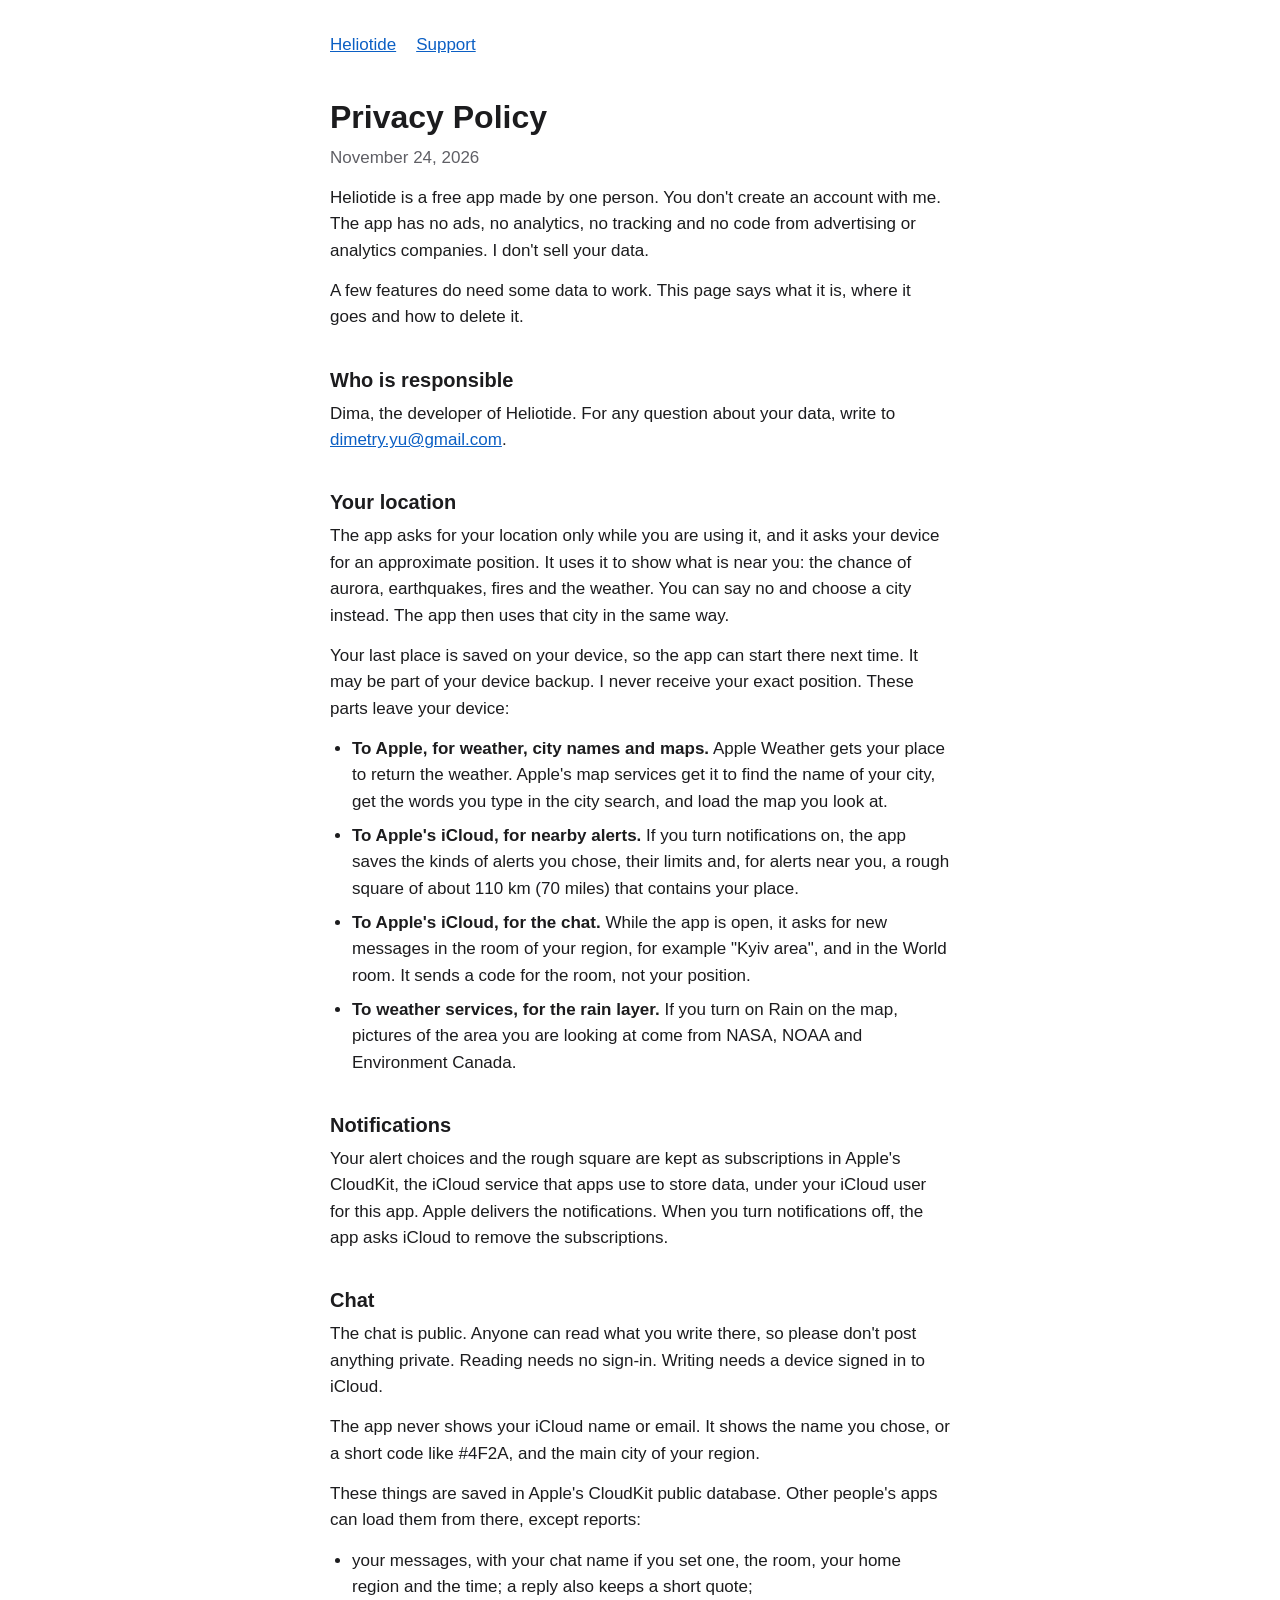
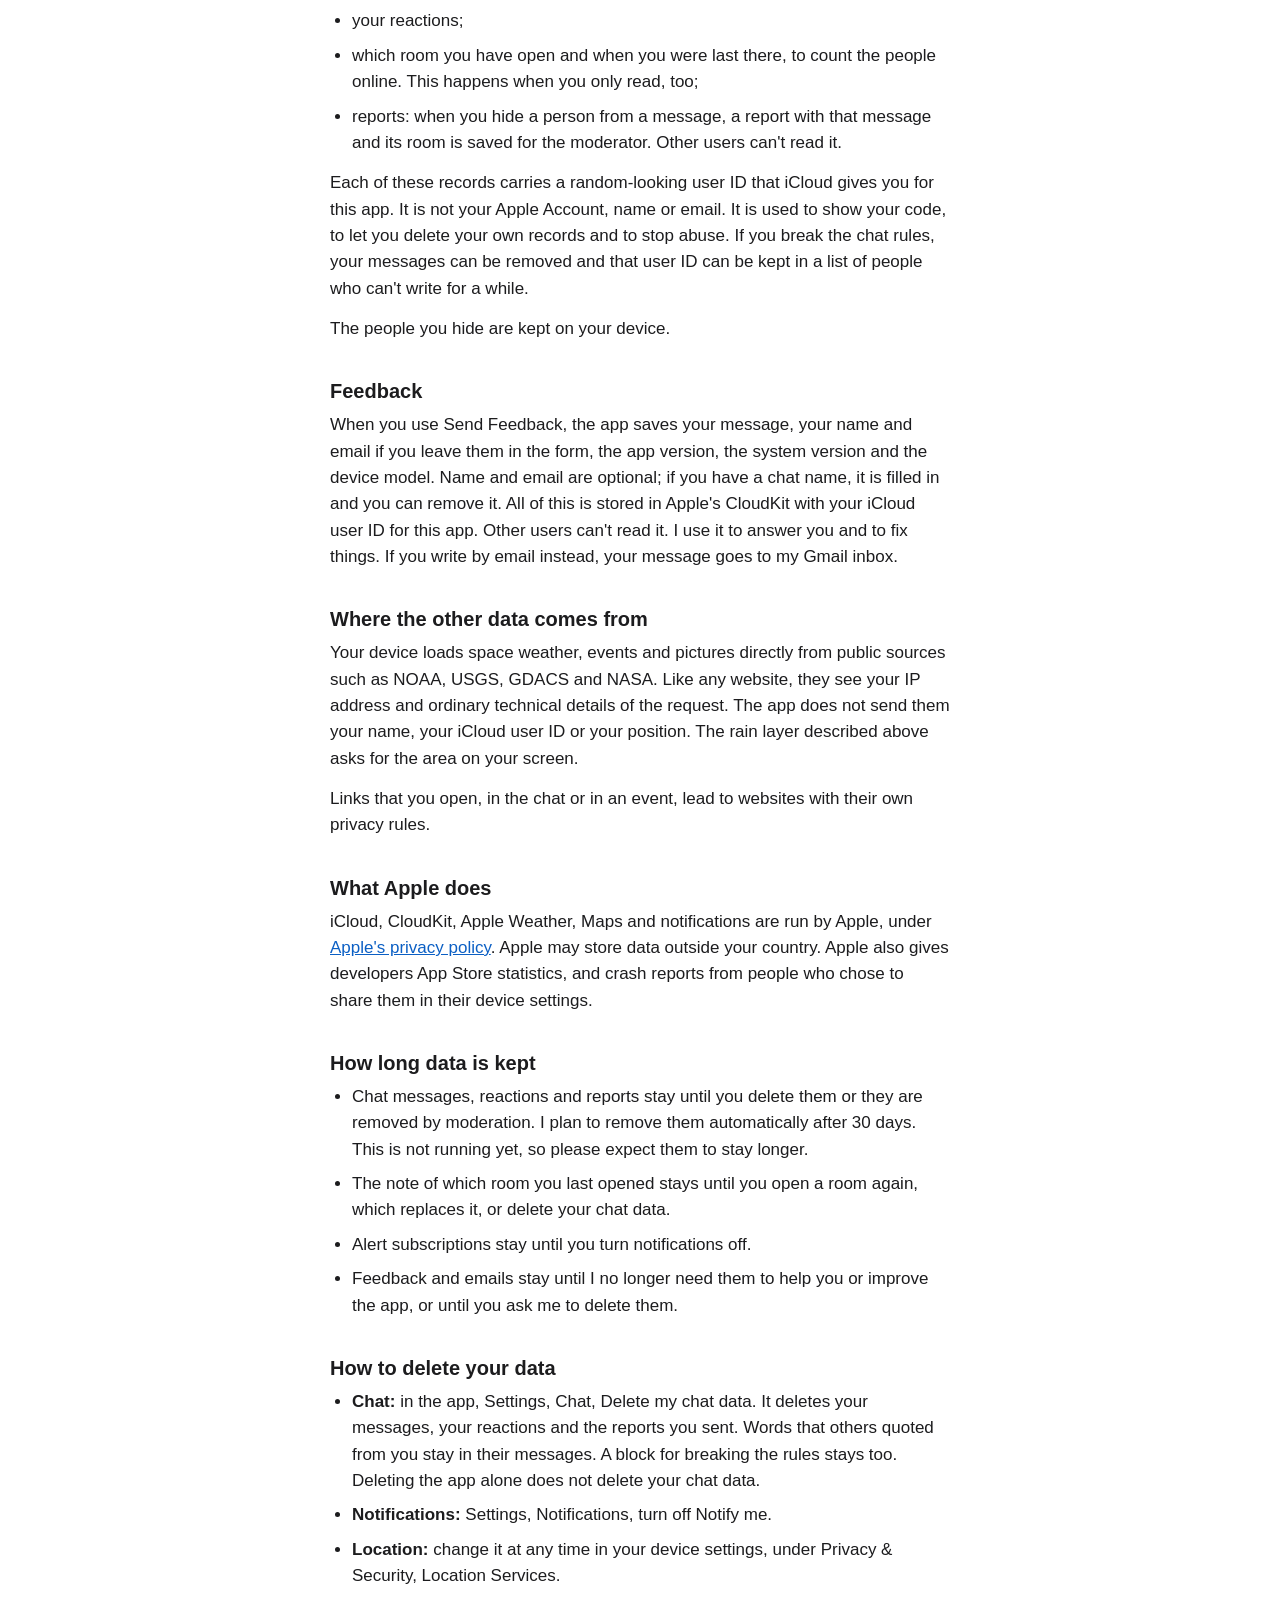
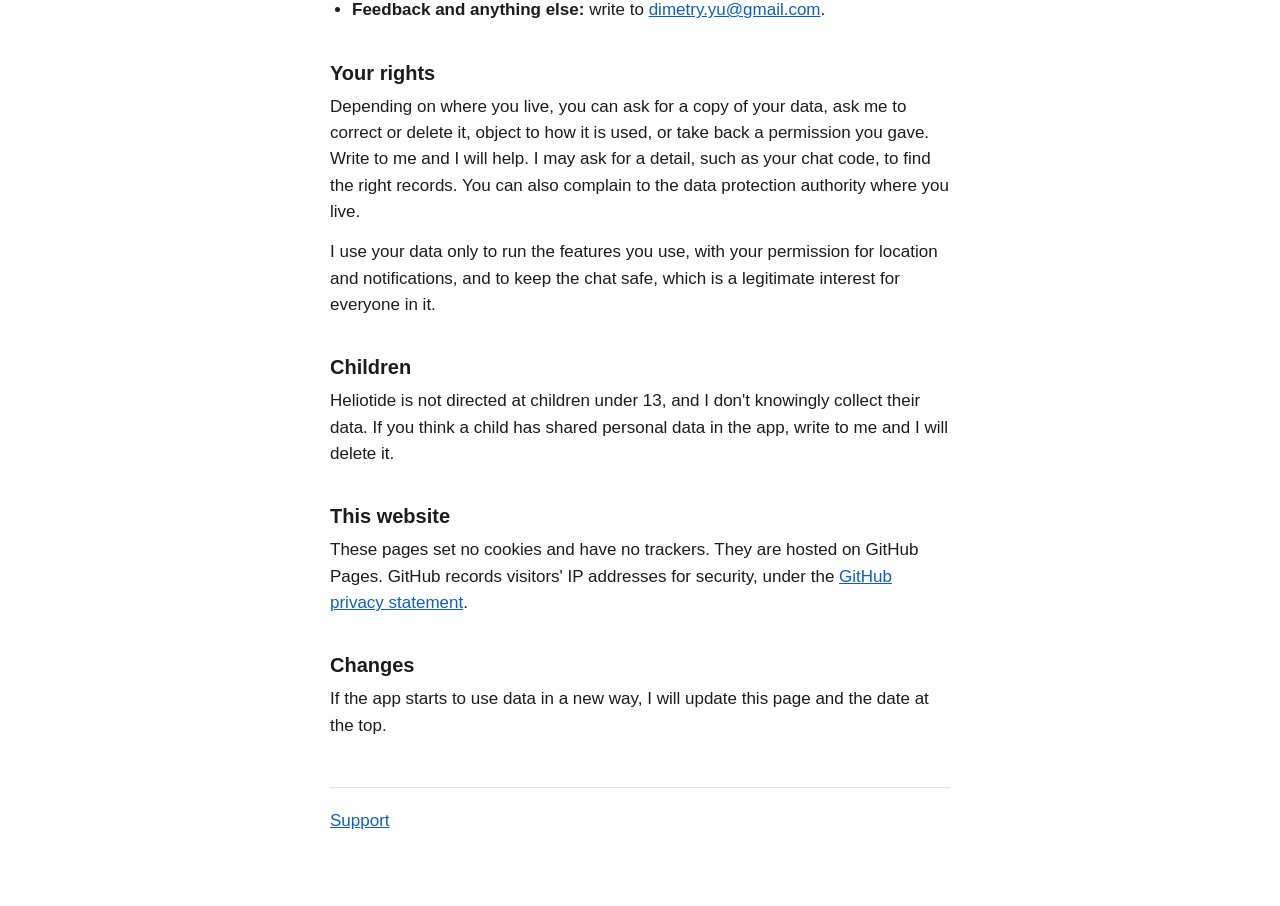
==== privacy/index.html @ 0f3ad6b9 "Support and privacy pages Co-Authored-By: Claude Opus 5.5 <noreply@anthropic.com>" ====
<!doctype html>
<html lang="en">
<head>
  <meta charset="utf-8">
  <meta name="viewport" content="width=device-width, initial-scale=1">
  <title>Privacy Policy · Heliotide</title>
  <meta name="description" content="What the Heliotide app does with your data, in plain words.">
  <meta name="color-scheme" content="light dark">
  <meta name="referrer" content="no-referrer">
  <link rel="icon" href="data:,">
  <style>
    :root { color-scheme: light dark; --bg: #ffffff; --text: #1c1c1e; --quiet: #5f5f65; --line: #e3e3e6; --link: #0b5fc4; }
    @media (prefers-color-scheme: dark) {
      :root { --bg: #121214; --text: #f2f2f4; --quiet: #a5a5ab; --line: #2f2f33; --link: #7ab8ff; }
    }
    * { box-sizing: border-box; }
    body { margin: 0; background: var(--bg); color: var(--text); font: 17px/1.55 -apple-system, BlinkMacSystemFont, "Segoe UI", Roboto, sans-serif; -webkit-text-size-adjust: 100%; overflow-wrap: break-word; }
    .page { max-width: 660px; margin: 0 auto; padding: 24px 20px 64px; }
    nav { display: flex; gap: 20px; }
    nav a, footer a { display: inline-block; padding: 8px 0; }
    h1 { font-size: 32px; line-height: 1.2; margin: 32px 0 8px; }
    h2 { font-size: 20px; line-height: 1.3; margin: 36px 0 8px; }
    p, ul { margin: 0 0 14px; }
    ul { padding-left: 22px; }
    li { margin-bottom: 8px; }
    a { color: var(--link); }
    .quiet { color: var(--quiet); }
    footer { margin-top: 48px; padding-top: 12px; border-top: 1px solid var(--line); color: var(--quiet); }
  </style>
</head>
<body>
  <div class="page">
    <nav aria-label="Pages">
      <a href="../">Heliotide</a>
      <a href="../support/">Support</a>
    </nav>
    <main>
      <h1>Privacy Policy</h1>
      <p class="quiet">November 24, 2026</p>
      <p>Heliotide is a free app made by one person. You don't create an account with me. The app has no ads, no analytics, no tracking and no code from advertising or analytics companies. I don't sell your data.</p>
      <p>A few features do need some data to work. This page says what it is, where it goes and how to delete it.</p>

      <h2>Who is responsible</h2>
      <p>Dima, the developer of Heliotide. For any question about your data, write to <a href="mailto:dimetry.yu@gmail.com">dimetry.yu@gmail.com</a>.</p>

      <h2>Your location</h2>
      <p>The app asks for your location only while you are using it, and it asks your device for an approximate position. It uses it to show what is near you: the chance of aurora, earthquakes, fires and the weather. You can say no and choose a city instead. The app then uses that city in the same way.</p>
      <p>Your last place is saved on your device, so the app can start there next time. It may be part of your device backup. I never receive your exact position. These parts leave your device:</p>
      <ul>
        <li><strong>To Apple, for weather, city names and maps.</strong> Apple Weather gets your place to return the weather. Apple's map services get it to find the name of your city, get the words you type in the city search, and load the map you look at.</li>
        <li><strong>To Apple's iCloud, for nearby alerts.</strong> If you turn notifications on, the app saves the kinds of alerts you chose, their limits and, for alerts near you, a rough square of about 110 km (70 miles) that contains your place.</li>
        <li><strong>To Apple's iCloud, for the chat.</strong> While the app is open, it asks for new messages in the room of your region, for example "Kyiv area", and in the World room. It sends a code for the room, not your position.</li>
        <li><strong>To weather services, for the rain layer.</strong> If you turn on Rain on the map, pictures of the area you are looking at come from NASA, NOAA and Environment Canada.</li>
      </ul>

      <h2>Notifications</h2>
      <p>Your alert choices and the rough square are kept as subscriptions in Apple's CloudKit, the iCloud service that apps use to store data, under your iCloud user for this app. Apple delivers the notifications. When you turn notifications off, the app asks iCloud to remove the subscriptions.</p>

      <h2>Chat</h2>
      <p>The chat is public. Anyone can read what you write there, so please don't post anything private. Reading needs no sign-in. Writing needs a device signed in to iCloud.</p>
      <p>The app never shows your iCloud name or email. It shows the name you chose, or a short code like #4F2A, and the main city of your region.</p>
      <p>These things are saved in Apple's CloudKit public database. Other people's apps can load them from there, except reports:</p>
      <ul>
        <li>your messages, with your chat name if you set one, the room, your home region and the time; a reply also keeps a short quote;</li>
        <li>your reactions;</li>
        <li>which room you have open and when you were last there, to count the people online. This happens when you only read, too;</li>
        <li>reports: when you hide a person from a message, a report with that message and its room is saved for the moderator. Other users can't read it.</li>
      </ul>
      <p>Each of these records carries a random-looking user ID that iCloud gives you for this app. It is not your Apple Account, name or email. It is used to show your code, to let you delete your own records and to stop abuse. If you break the chat rules, your messages can be removed and that user ID can be kept in a list of people who can't write for a while.</p>
      <p>The people you hide are kept on your device.</p>

      <h2>Feedback</h2>
      <p>When you use Send Feedback, the app saves your message, your name and email if you leave them in the form, the app version, the system version and the device model. Name and email are optional; if you have a chat name, it is filled in and you can remove it. All of this is stored in Apple's CloudKit with your iCloud user ID for this app. Other users can't read it. I use it to answer you and to fix things. If you write by email instead, your message goes to my Gmail inbox.</p>

      <h2>Where the other data comes from</h2>
      <p>Your device loads space weather, events and pictures directly from public sources such as NOAA, USGS, GDACS and NASA. Like any website, they see your IP address and ordinary technical details of the request. The app does not send them your name, your iCloud user ID or your position. The rain layer described above asks for the area on your screen.</p>
      <p>Links that you open, in the chat or in an event, lead to websites with their own privacy rules.</p>

      <h2>What Apple does</h2>
      <p>iCloud, CloudKit, Apple Weather, Maps and notifications are run by Apple, under <a href="https://www.apple.com/legal/privacy/">Apple's privacy policy</a>. Apple may store data outside your country. Apple also gives developers App Store statistics, and crash reports from people who chose to share them in their device settings.</p>

      <h2>How long data is kept</h2>
      <ul>
        <li>Chat messages, reactions and reports stay until you delete them or they are removed by moderation. I plan to remove them automatically after 30 days. This is not running yet, so please expect them to stay longer.</li>
        <li>The note of which room you last opened stays until you open a room again, which replaces it, or delete your chat data.</li>
        <li>Alert subscriptions stay until you turn notifications off.</li>
        <li>Feedback and emails stay until I no longer need them to help you or improve the app, or until you ask me to delete them.</li>
      </ul>

      <h2>How to delete your data</h2>
      <ul>
        <li><strong>Chat:</strong> in the app, Settings, Chat, Delete my chat data. It deletes your messages, your reactions and the reports you sent. Words that others quoted from you stay in their messages. A block for breaking the rules stays too. Deleting the app alone does not delete your chat data.</li>
        <li><strong>Notifications:</strong> Settings, Notifications, turn off Notify me.</li>
        <li><strong>Location:</strong> change it at any time in your device settings, under Privacy &amp; Security, Location Services.</li>
        <li><strong>Feedback and anything else:</strong> write to <a href="mailto:dimetry.yu@gmail.com">dimetry.yu@gmail.com</a>.</li>
      </ul>

      <h2>Your rights</h2>
      <p>Depending on where you live, you can ask for a copy of your data, ask me to correct or delete it, object to how it is used, or take back a permission you gave. Write to me and I will help. I may ask for a detail, such as your chat code, to find the right records. You can also complain to the data protection authority where you live.</p>
      <p>I use your data only to run the features you use, with your permission for location and notifications, and to keep the chat safe, which is a legitimate interest for everyone in it.</p>

      <h2>Children</h2>
      <p>Heliotide is not directed at children under 13, and I don't knowingly collect their data. If you think a child has shared personal data in the app, write to me and I will delete it.</p>

      <h2>This website</h2>
      <p>These pages set no cookies and have no trackers. They are hosted on GitHub Pages. GitHub records visitors' IP addresses for security, under the <a href="https://docs.github.com/en/site-policy/privacy-policies/github-general-privacy-statement">GitHub privacy statement</a>.</p>

      <h2>Changes</h2>
      <p>If the app starts to use data in a new way, I will update this page and the date at the top.</p>
    </main>
    <footer><a href="../support/">Support</a></footer>
  </div>
</body>
</html>
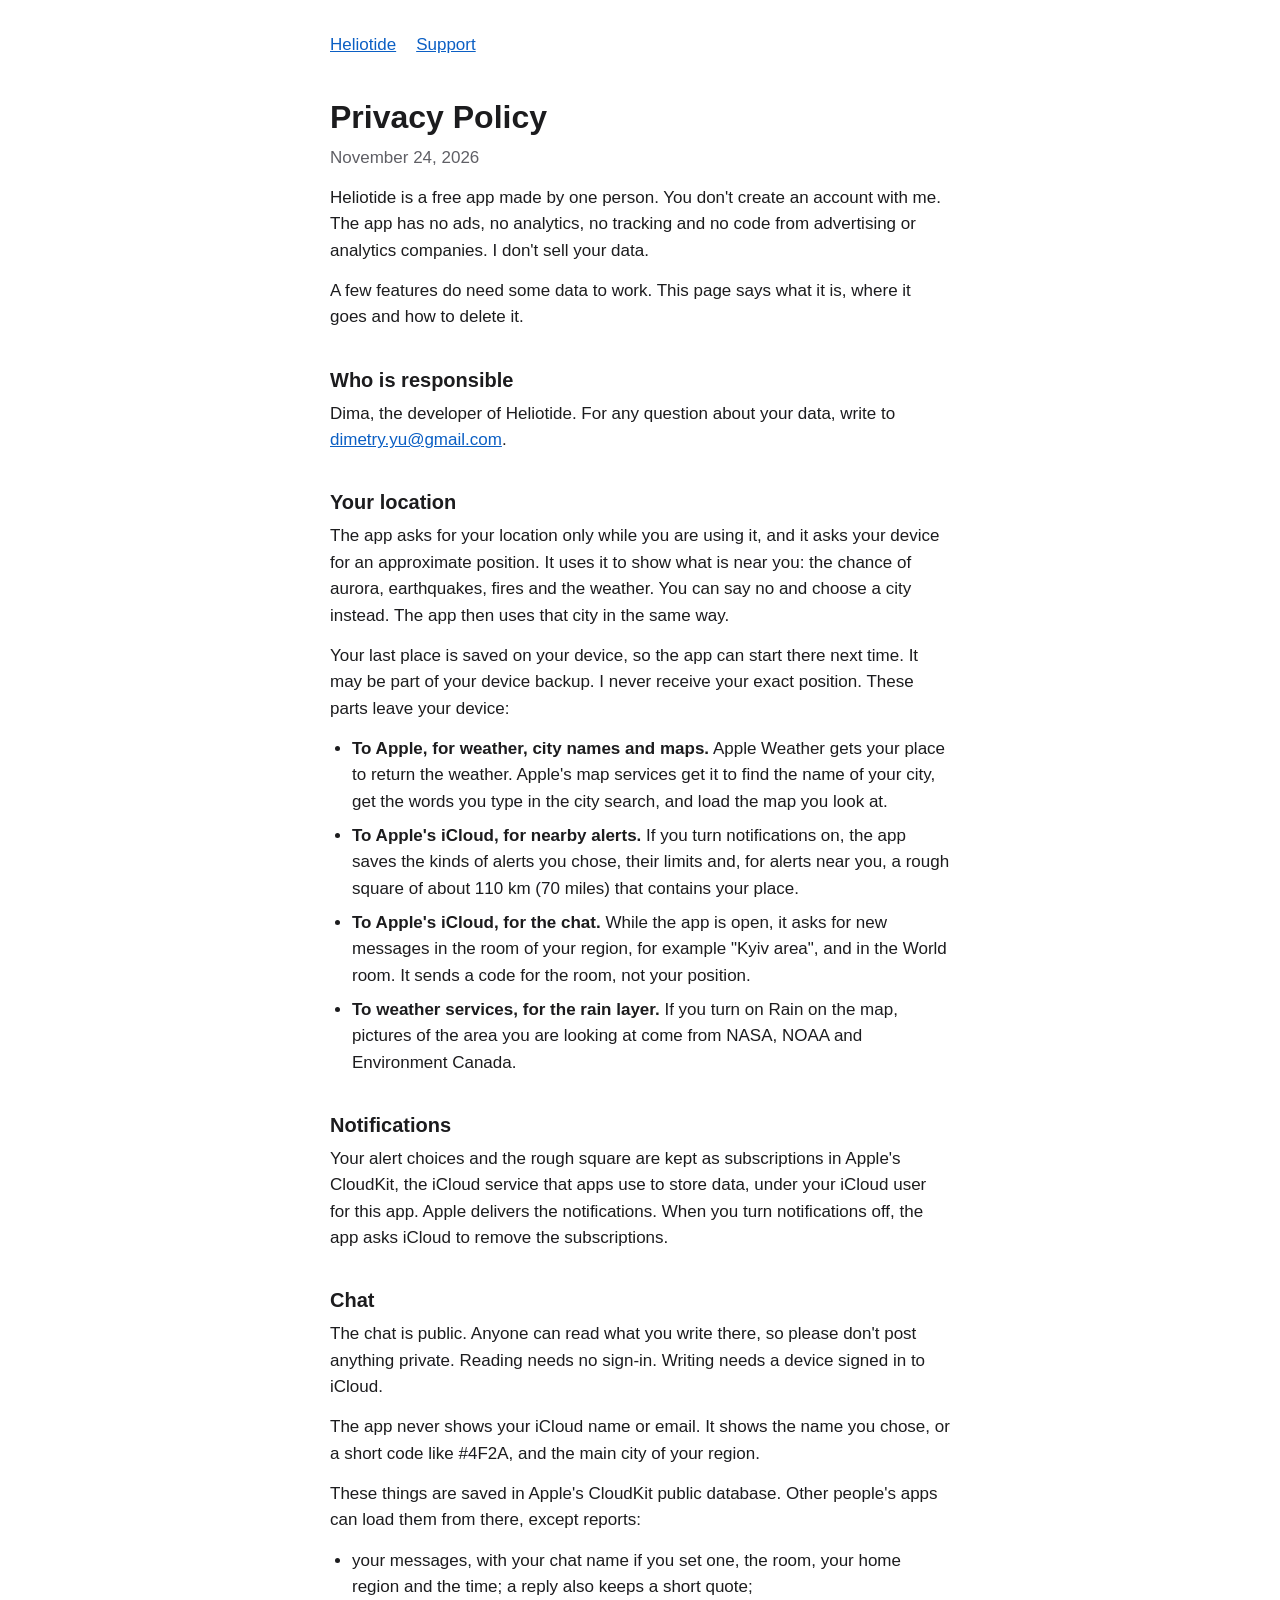
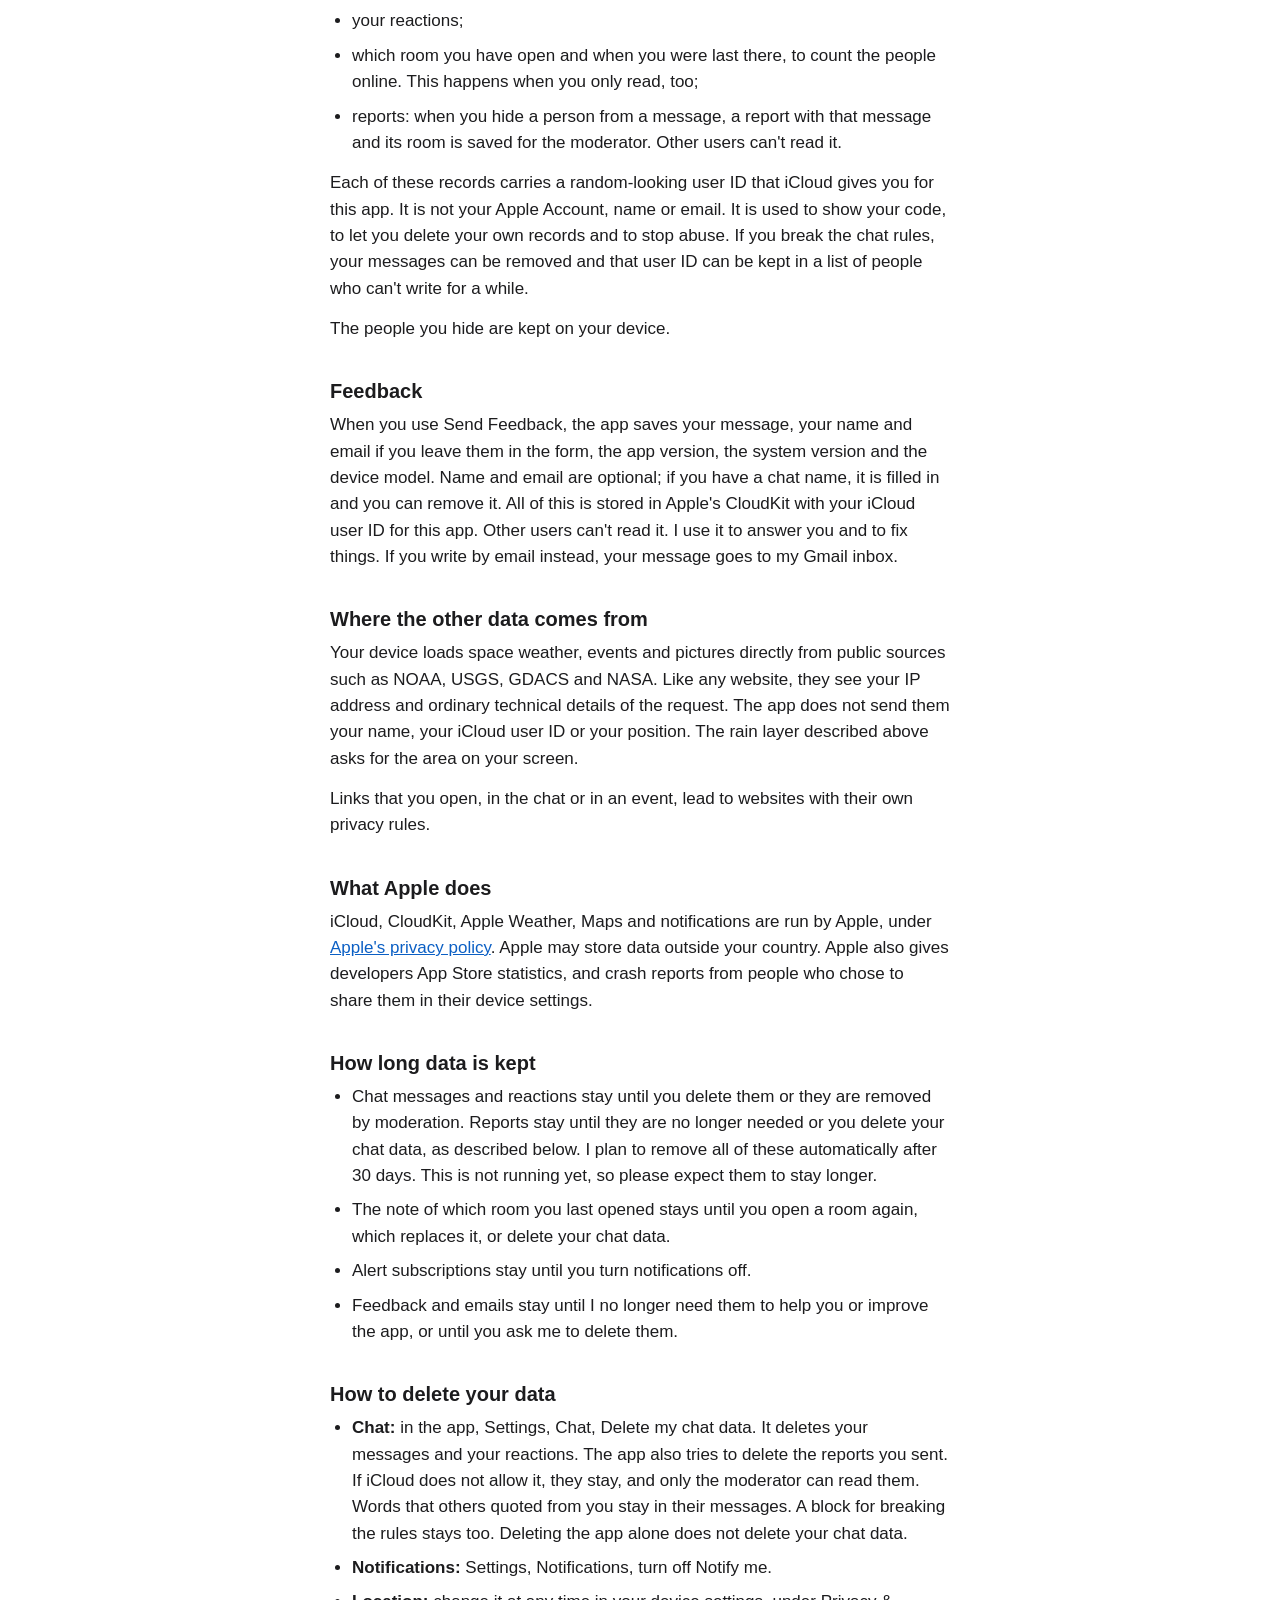
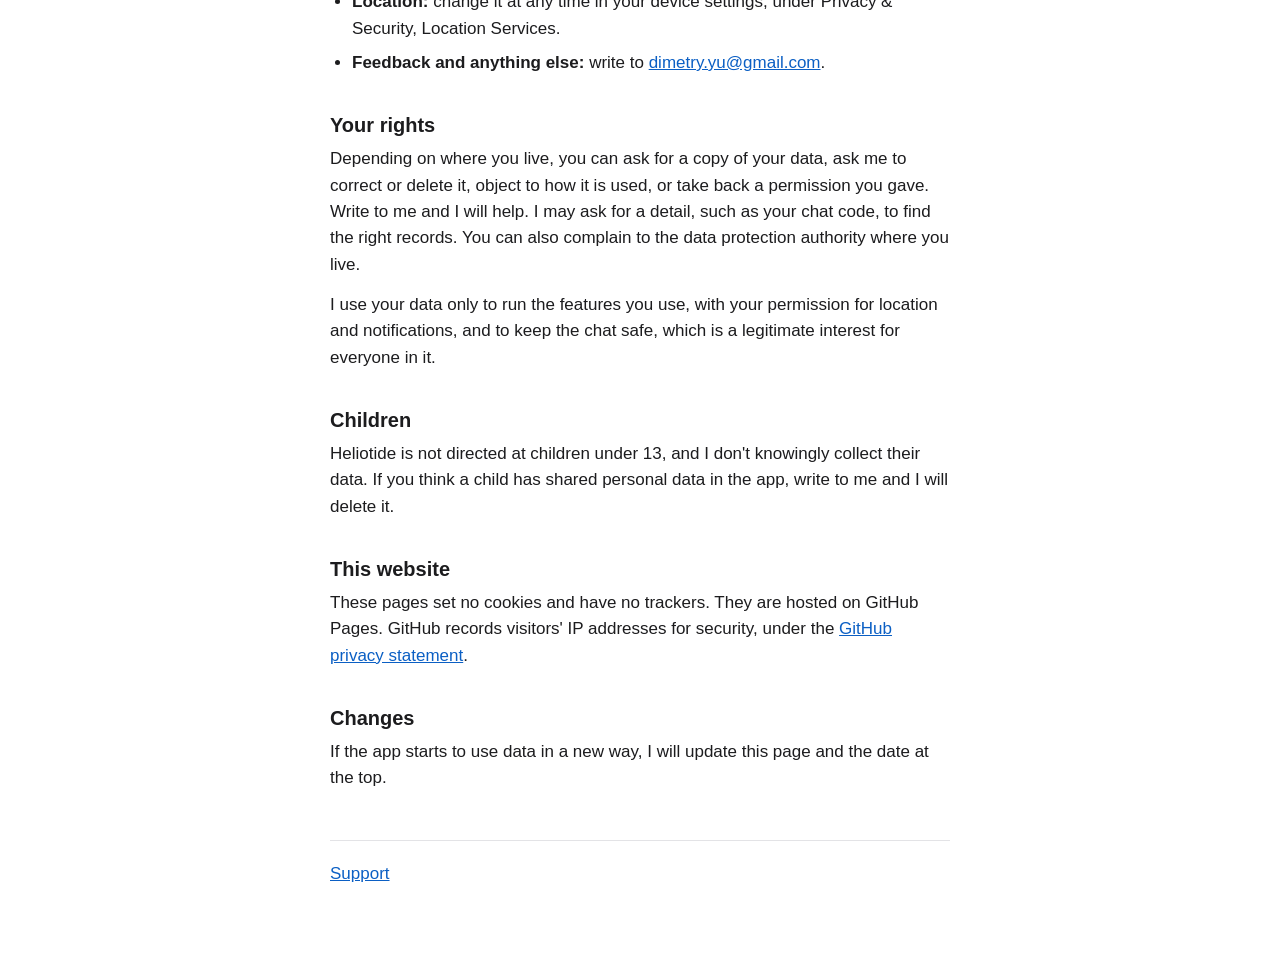
==== commit 800505a0: "Say what happens to chat reports when deleting data Co-Authored-By: Claude Opus 5.5 <noreply@anthrop" ====
--- a/privacy/index.html
+++ b/privacy/index.html
@@ -81,7 +81,7 @@
 
       <h2>How long data is kept</h2>
       <ul>
-        <li>Chat messages, reactions and reports stay until you delete them or they are removed by moderation. I plan to remove them automatically after 30 days. This is not running yet, so please expect them to stay longer.</li>
+        <li>Chat messages and reactions stay until you delete them or they are removed by moderation. Reports stay until they are no longer needed or you delete your chat data, as described below. I plan to remove all of these automatically after 30 days. This is not running yet, so please expect them to stay longer.</li>
         <li>The note of which room you last opened stays until you open a room again, which replaces it, or delete your chat data.</li>
         <li>Alert subscriptions stay until you turn notifications off.</li>
         <li>Feedback and emails stay until I no longer need them to help you or improve the app, or until you ask me to delete them.</li>
@@ -89,7 +89,7 @@
 
       <h2>How to delete your data</h2>
       <ul>
-        <li><strong>Chat:</strong> in the app, Settings, Chat, Delete my chat data. It deletes your messages, your reactions and the reports you sent. Words that others quoted from you stay in their messages. A block for breaking the rules stays too. Deleting the app alone does not delete your chat data.</li>
+        <li><strong>Chat:</strong> in the app, Settings, Chat, Delete my chat data. It deletes your messages and your reactions. The app also tries to delete the reports you sent. If iCloud does not allow it, they stay, and only the moderator can read them. Words that others quoted from you stay in their messages. A block for breaking the rules stays too. Deleting the app alone does not delete your chat data.</li>
         <li><strong>Notifications:</strong> Settings, Notifications, turn off Notify me.</li>
         <li><strong>Location:</strong> change it at any time in your device settings, under Privacy &amp; Security, Location Services.</li>
         <li><strong>Feedback and anything else:</strong> write to <a href="mailto:dimetry.yu@gmail.com">dimetry.yu@gmail.com</a>.</li>
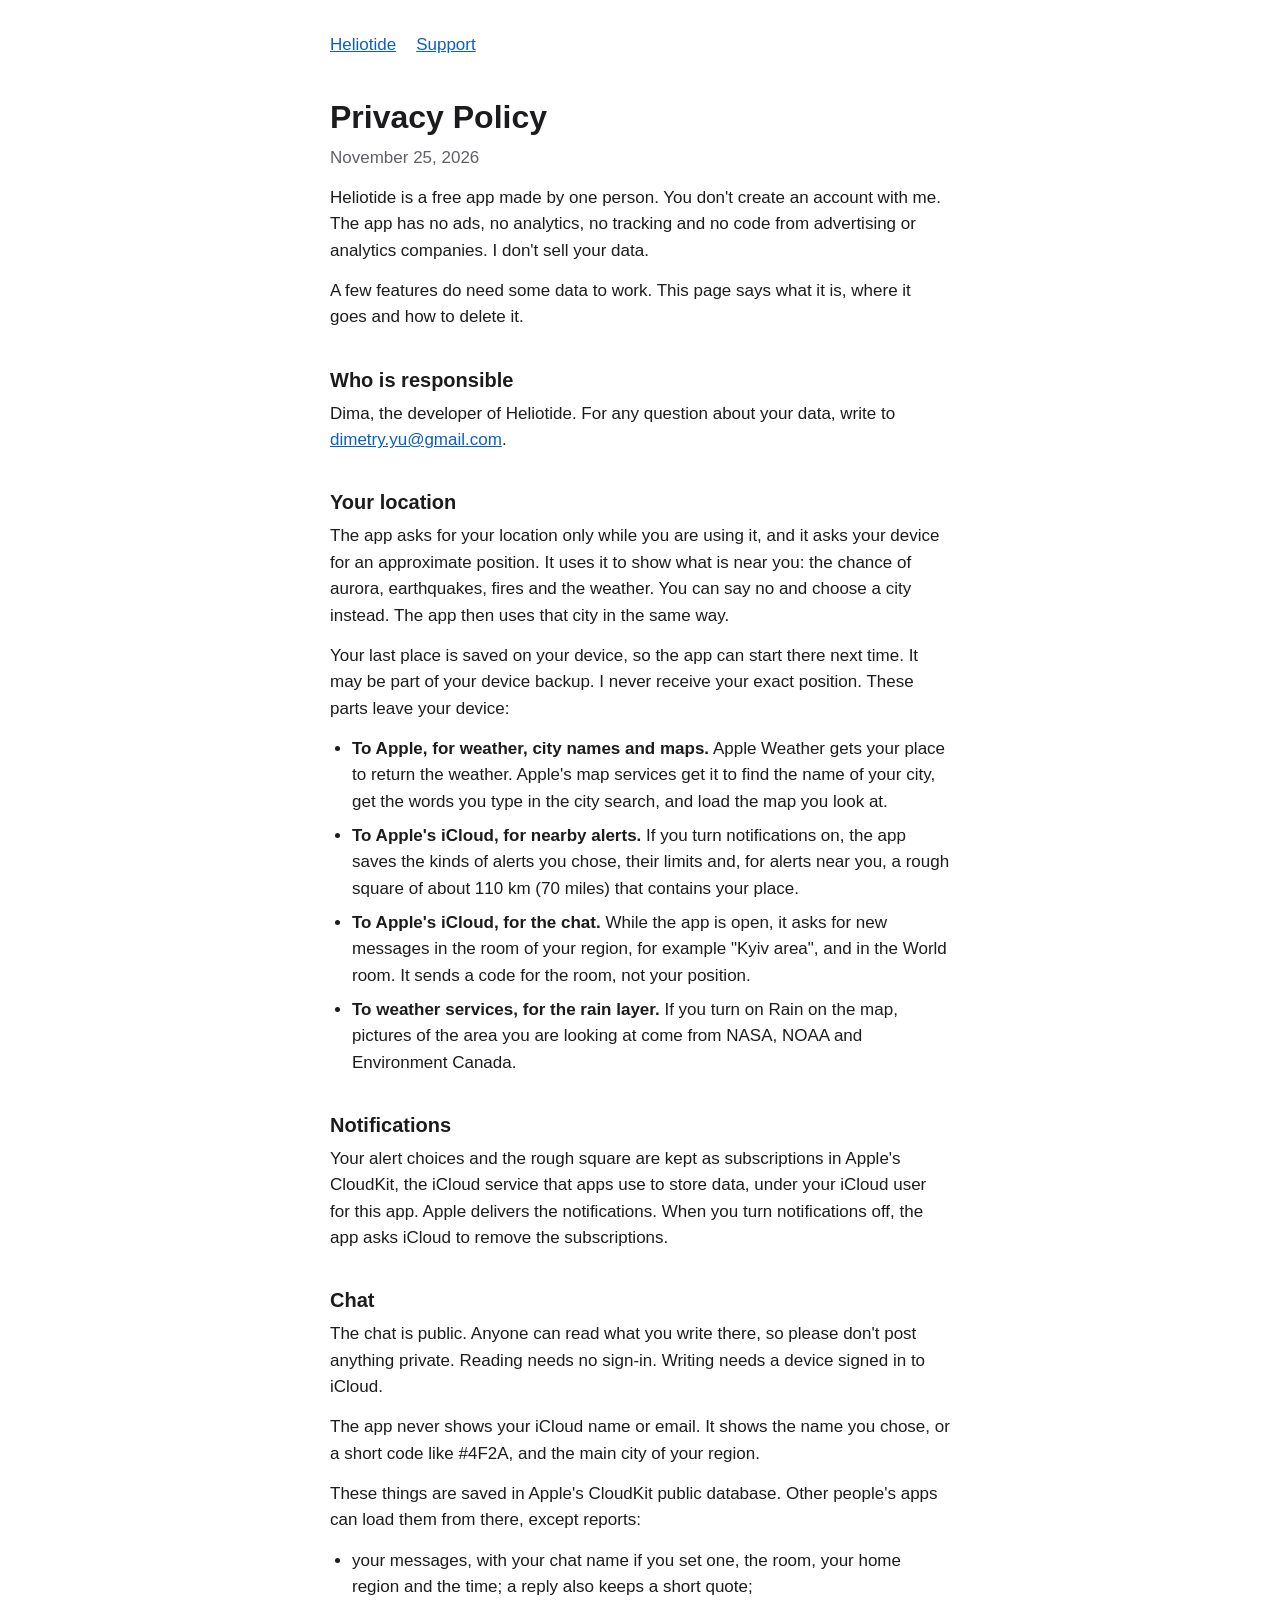
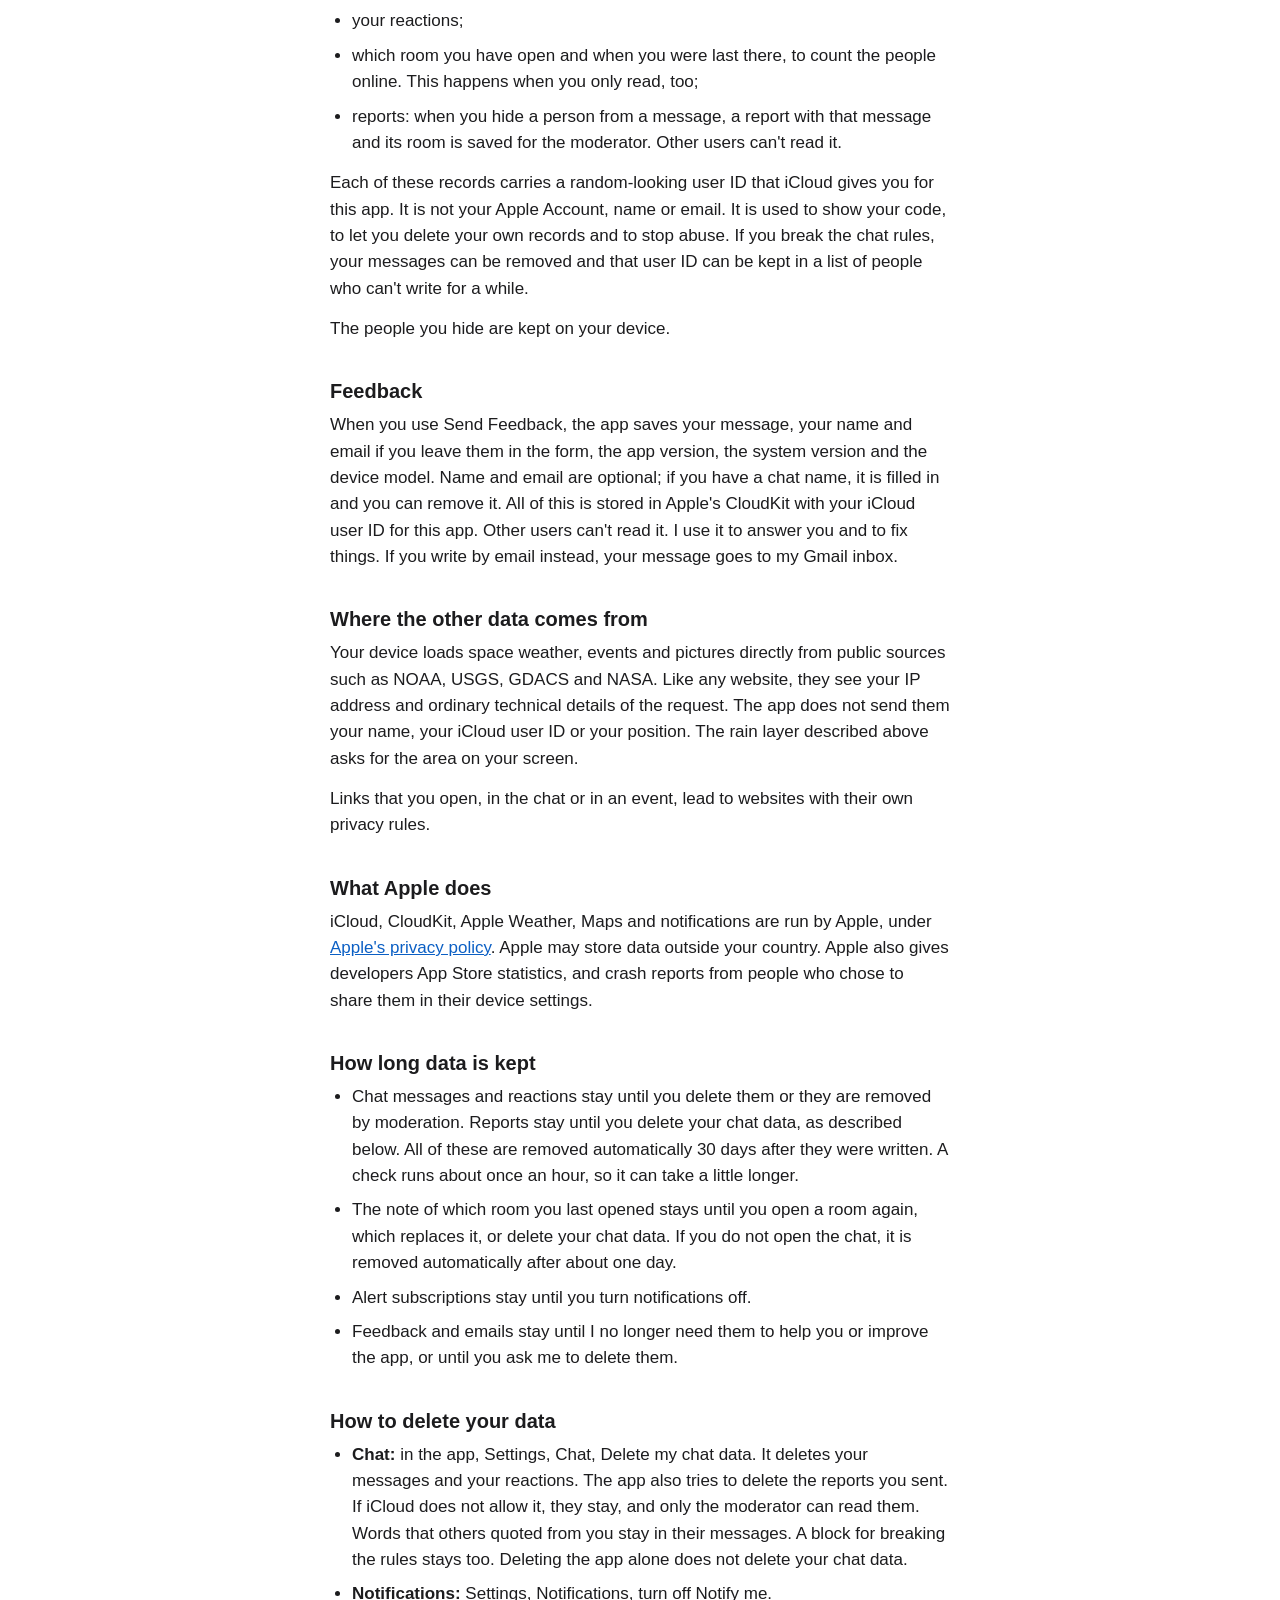
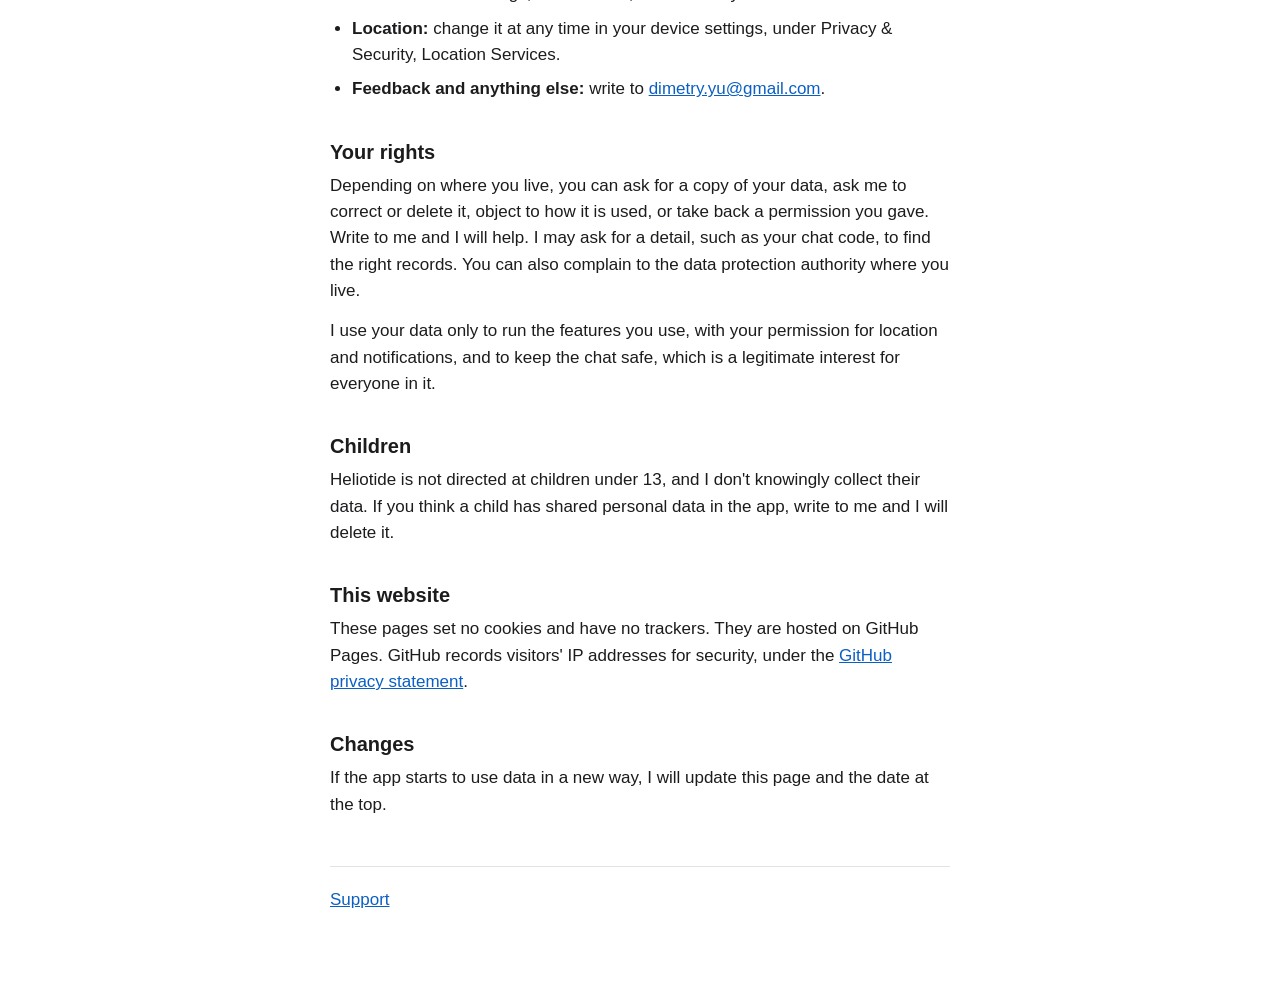
==== commit f71d6e46: "Privacy: automatic removal after 30 days is running" ====
--- a/privacy/index.html
+++ b/privacy/index.html
@@ -36,7 +36,7 @@
     </nav>
     <main>
       <h1>Privacy Policy</h1>
-      <p class="quiet">November 24, 2026</p>
+      <p class="quiet">November 25, 2026</p>
       <p>Heliotide is a free app made by one person. You don't create an account with me. The app has no ads, no analytics, no tracking and no code from advertising or analytics companies. I don't sell your data.</p>
       <p>A few features do need some data to work. This page says what it is, where it goes and how to delete it.</p>
 
@@ -81,8 +81,8 @@
 
       <h2>How long data is kept</h2>
       <ul>
-        <li>Chat messages and reactions stay until you delete them or they are removed by moderation. Reports stay until they are no longer needed or you delete your chat data, as described below. I plan to remove all of these automatically after 30 days. This is not running yet, so please expect them to stay longer.</li>
-        <li>The note of which room you last opened stays until you open a room again, which replaces it, or delete your chat data.</li>
+        <li>Chat messages and reactions stay until you delete them or they are removed by moderation. Reports stay until you delete your chat data, as described below. All of these are removed automatically 30 days after they were written. A check runs about once an hour, so it can take a little longer.</li>
+        <li>The note of which room you last opened stays until you open a room again, which replaces it, or delete your chat data. If you do not open the chat, it is removed automatically after about one day.</li>
         <li>Alert subscriptions stay until you turn notifications off.</li>
         <li>Feedback and emails stay until I no longer need them to help you or improve the app, or until you ask me to delete them.</li>
       </ul>
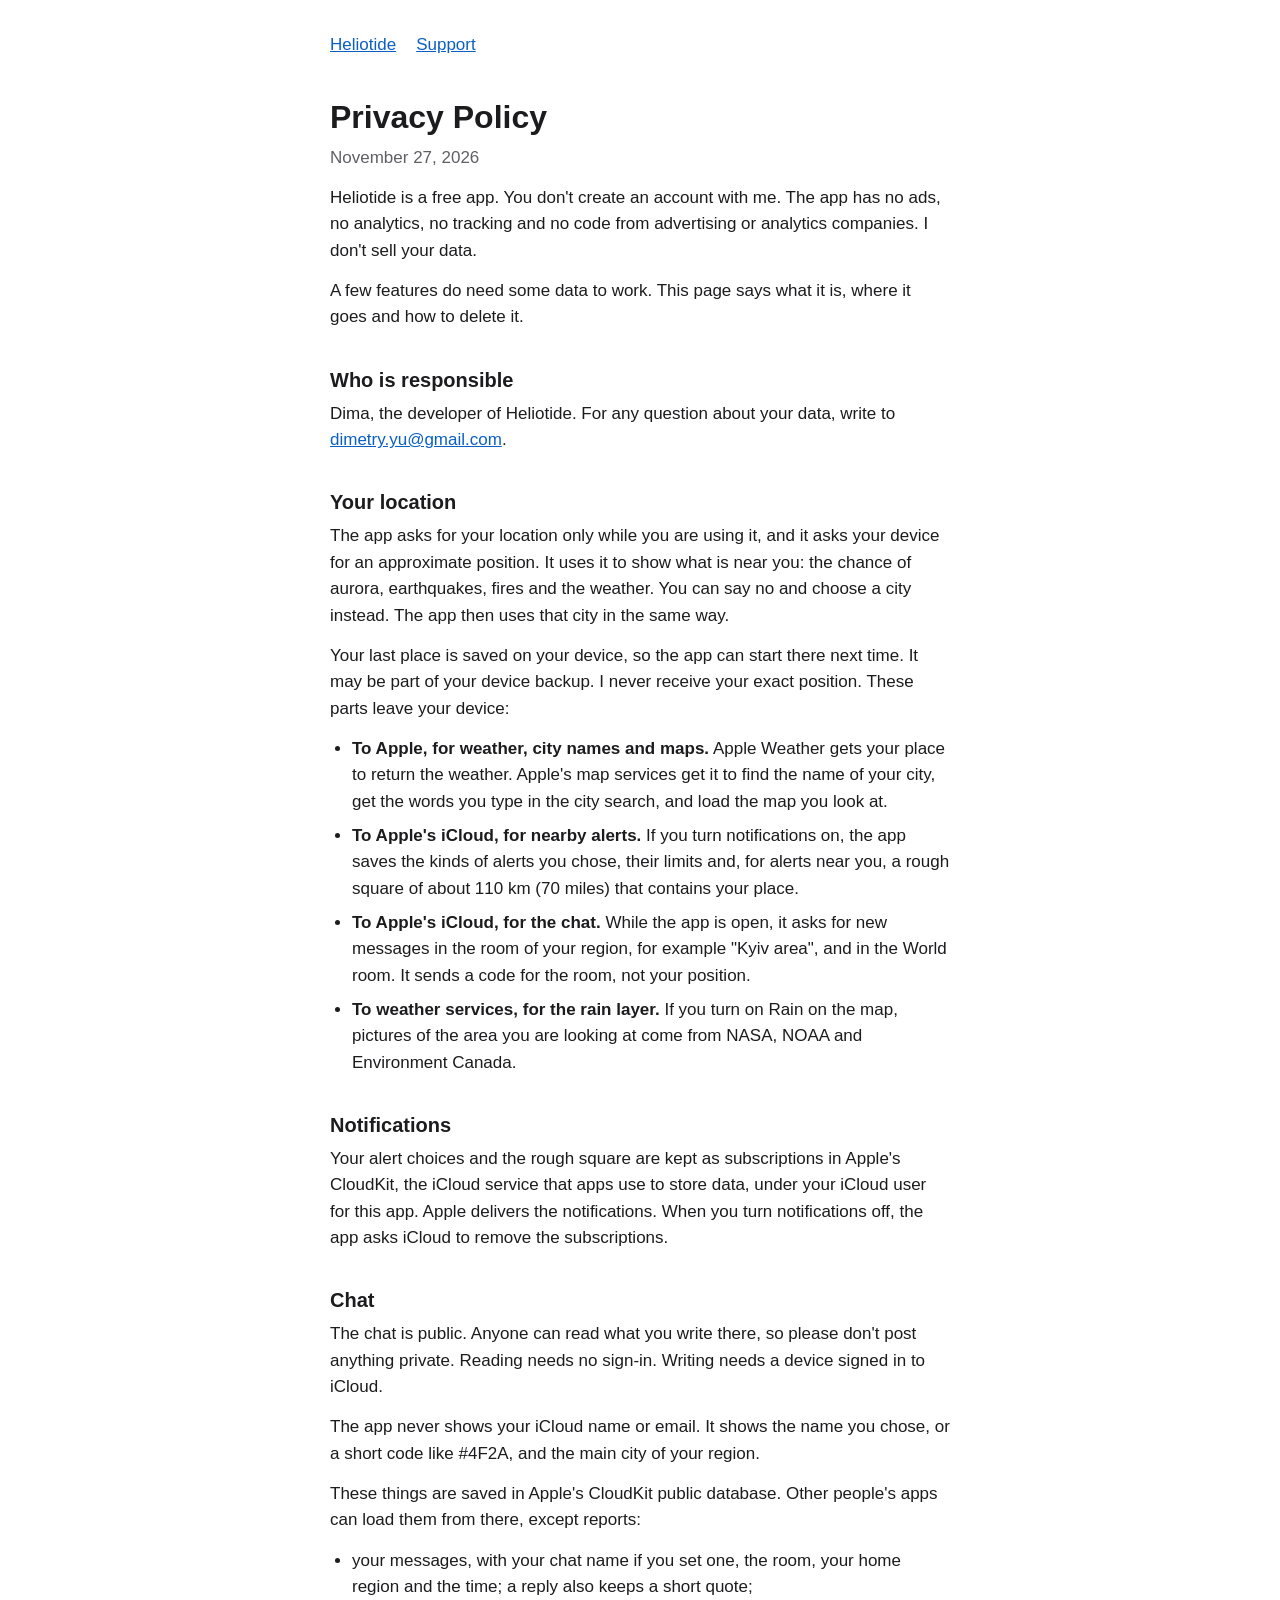
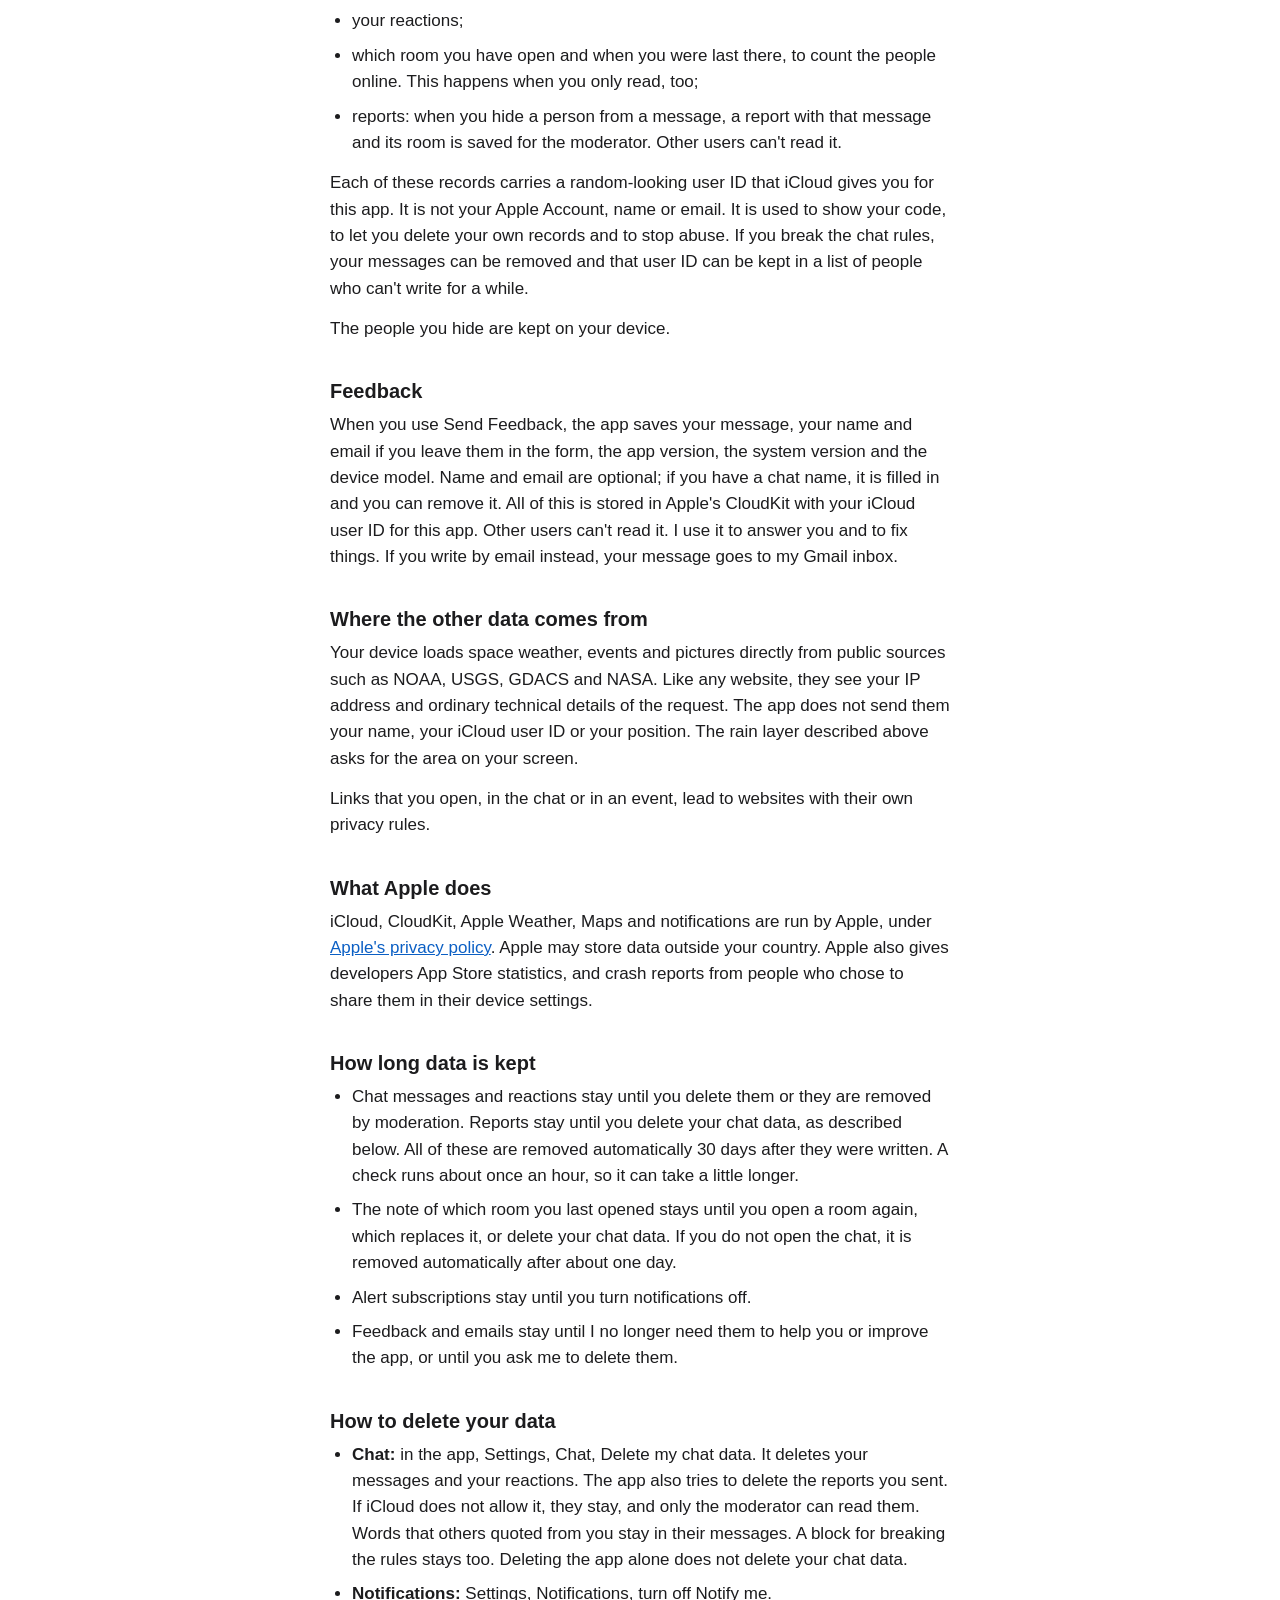
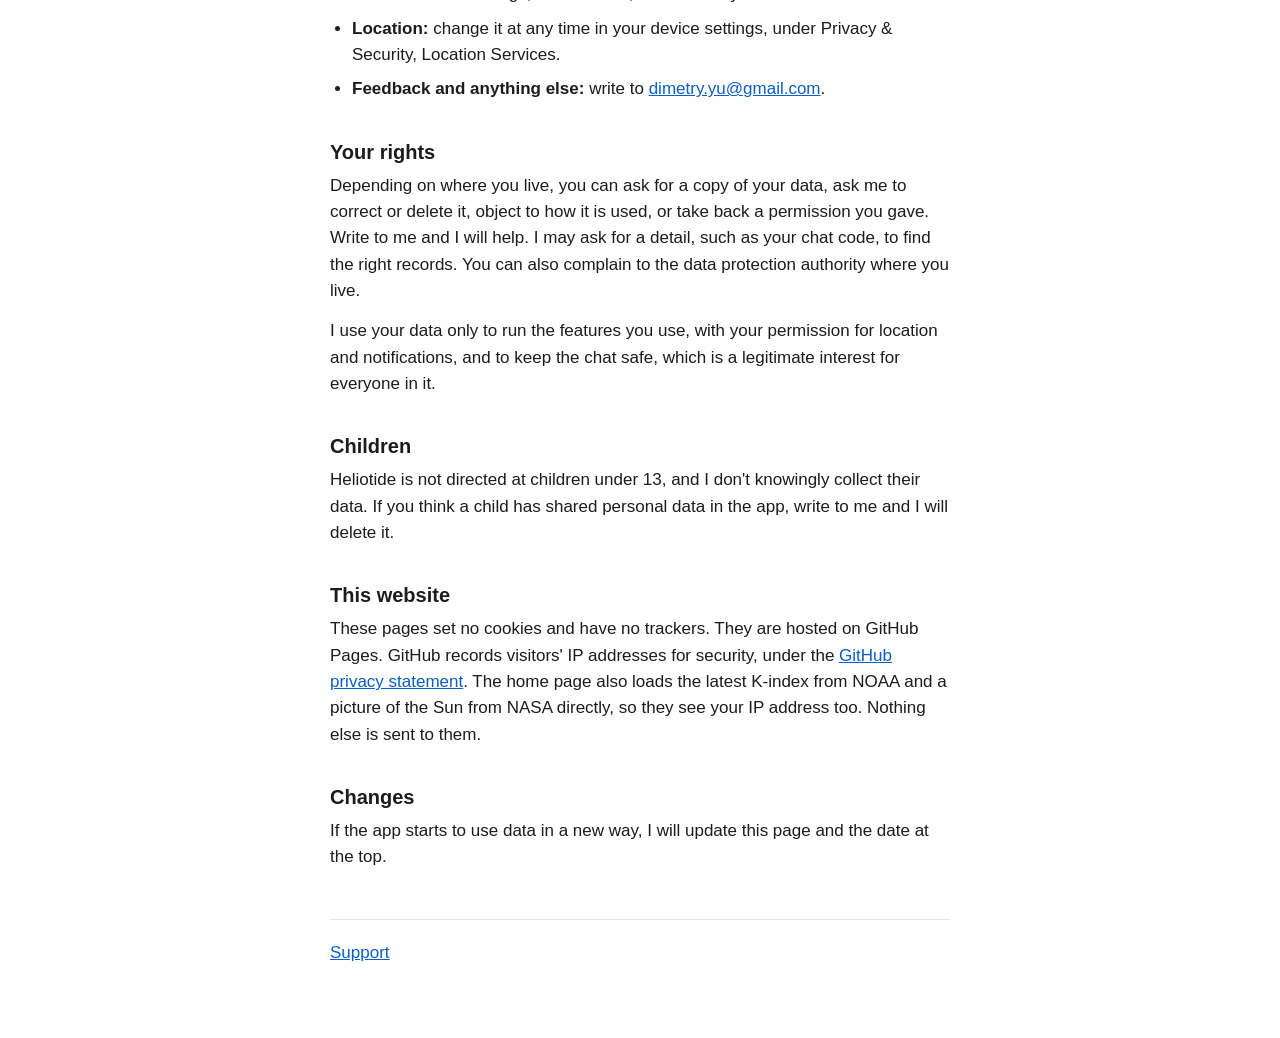
==== commit 50b57bb4: "Merge site-draft: labels and footer pages" ====
--- a/privacy/index.html
+++ b/privacy/index.html
@@ -36,8 +36,8 @@
     </nav>
     <main>
       <h1>Privacy Policy</h1>
-      <p class="quiet">November 25, 2026</p>
-      <p>Heliotide is a free app made by one person. You don't create an account with me. The app has no ads, no analytics, no tracking and no code from advertising or analytics companies. I don't sell your data.</p>
+      <p class="quiet">November 27, 2026</p>
+      <p>Heliotide is a free app. You don't create an account with me. The app has no ads, no analytics, no tracking and no code from advertising or analytics companies. I don't sell your data.</p>
       <p>A few features do need some data to work. This page says what it is, where it goes and how to delete it.</p>
 
       <h2>Who is responsible</h2>
@@ -103,7 +103,7 @@
       <p>Heliotide is not directed at children under 13, and I don't knowingly collect their data. If you think a child has shared personal data in the app, write to me and I will delete it.</p>
 
       <h2>This website</h2>
-      <p>These pages set no cookies and have no trackers. They are hosted on GitHub Pages. GitHub records visitors' IP addresses for security, under the <a href="https://docs.github.com/en/site-policy/privacy-policies/github-general-privacy-statement">GitHub privacy statement</a>.</p>
+      <p>These pages set no cookies and have no trackers. They are hosted on GitHub Pages. GitHub records visitors' IP addresses for security, under the <a href="https://docs.github.com/en/site-policy/privacy-policies/github-general-privacy-statement">GitHub privacy statement</a>. The home page also loads the latest K-index from NOAA and a picture of the Sun from NASA directly, so they see your IP address too. Nothing else is sent to them.</p>
 
       <h2>Changes</h2>
       <p>If the app starts to use data in a new way, I will update this page and the date at the top.</p>
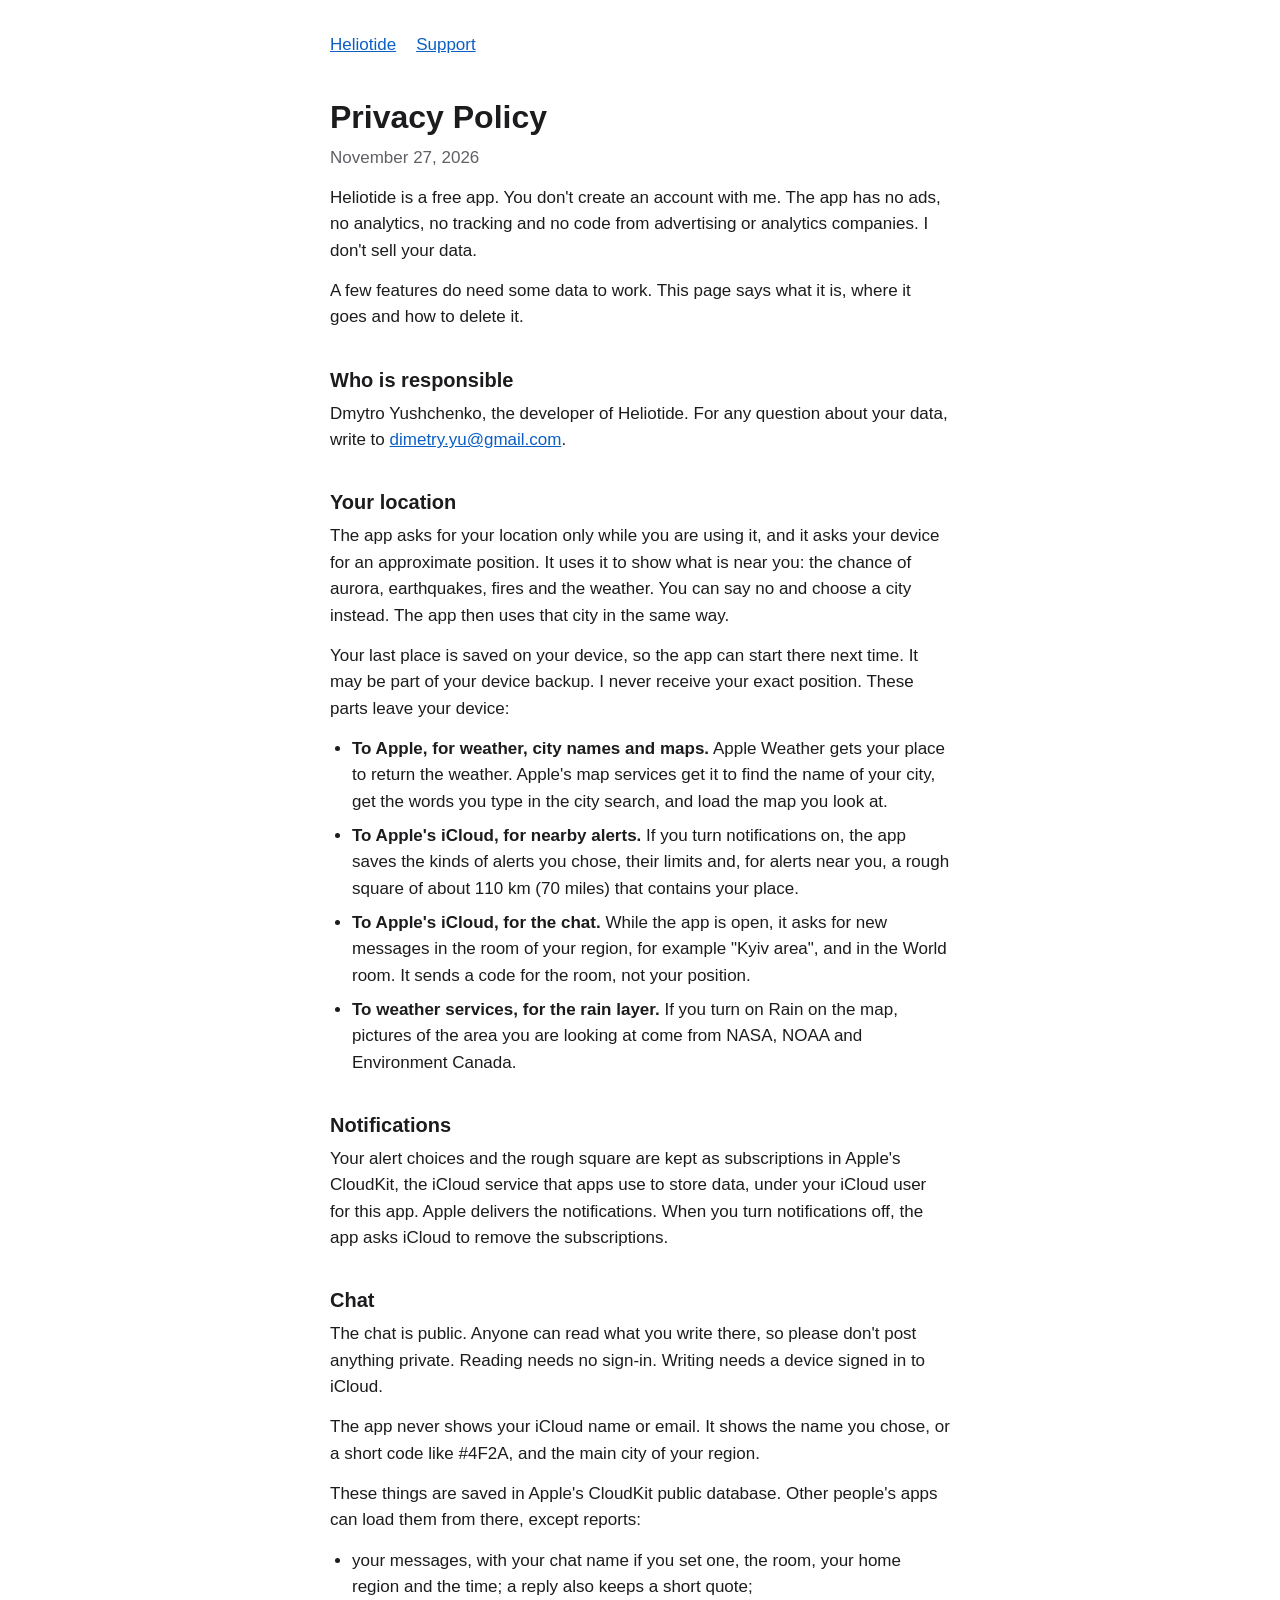
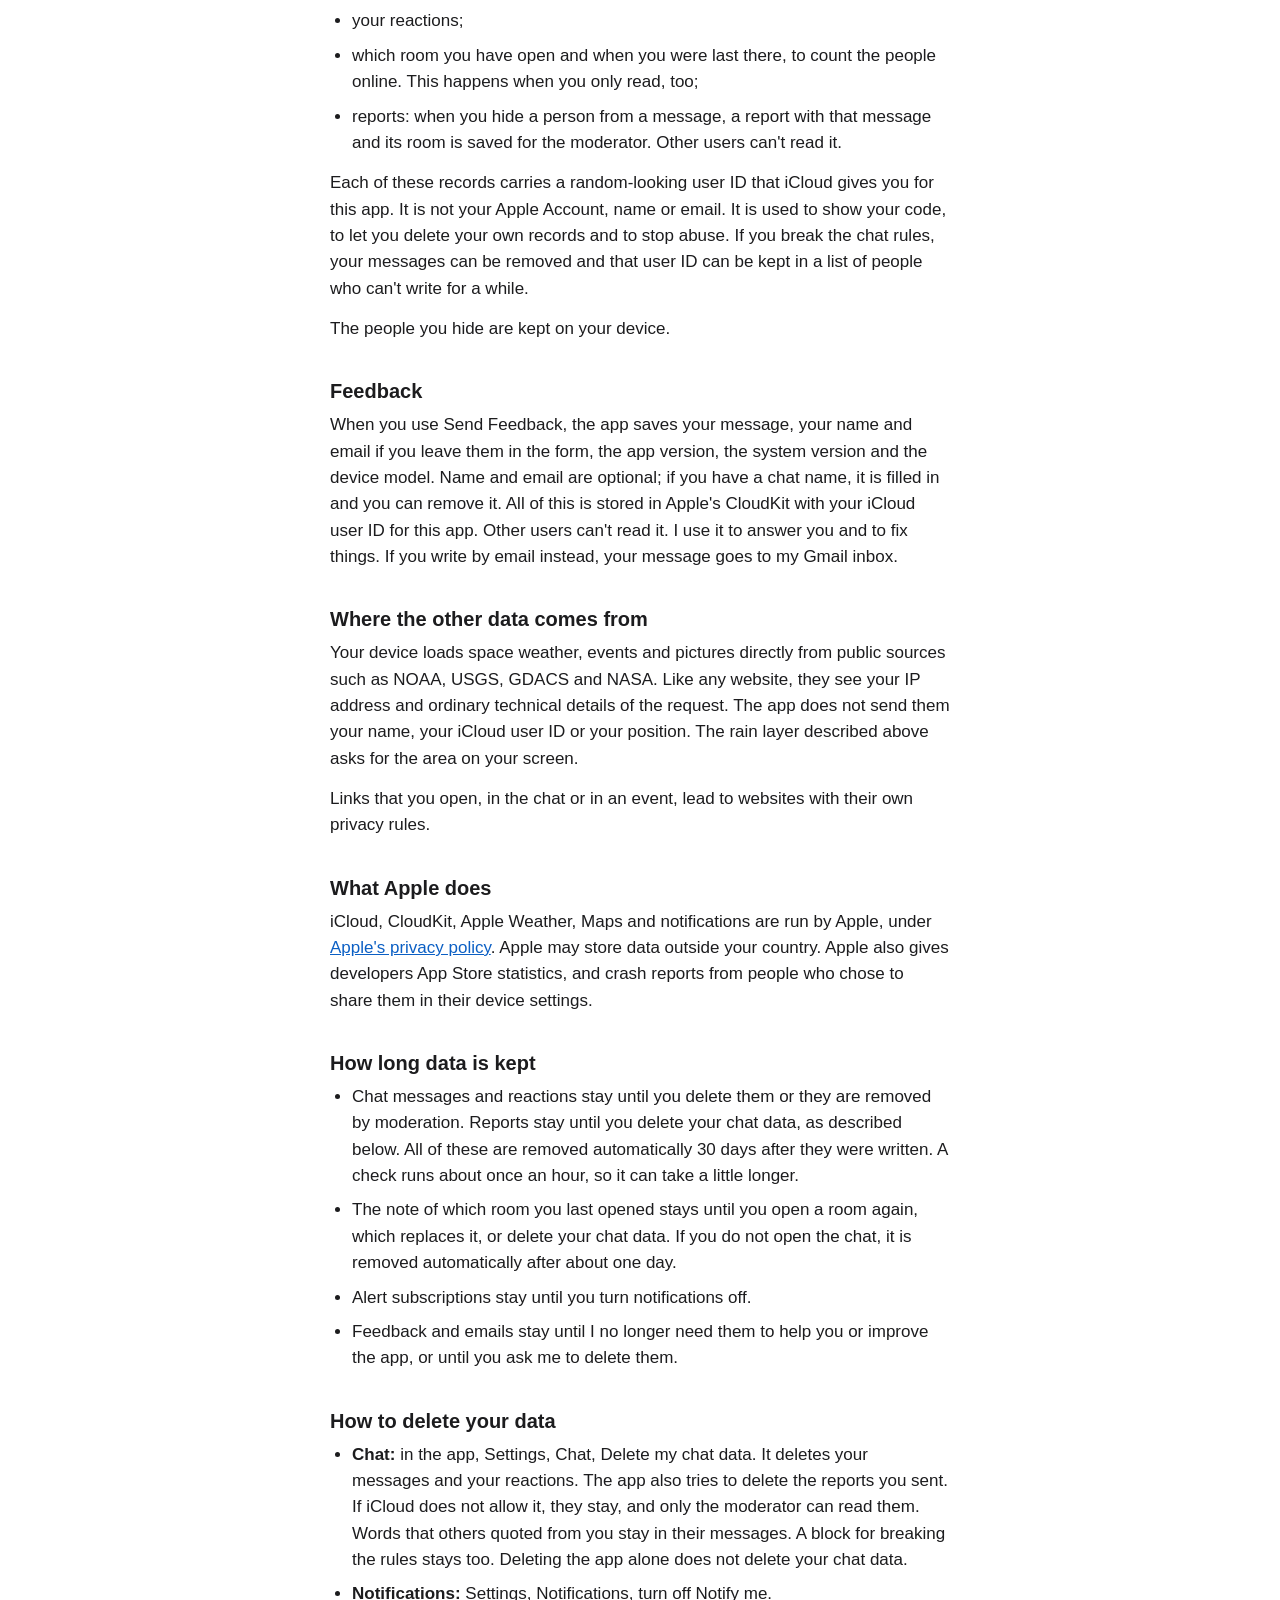
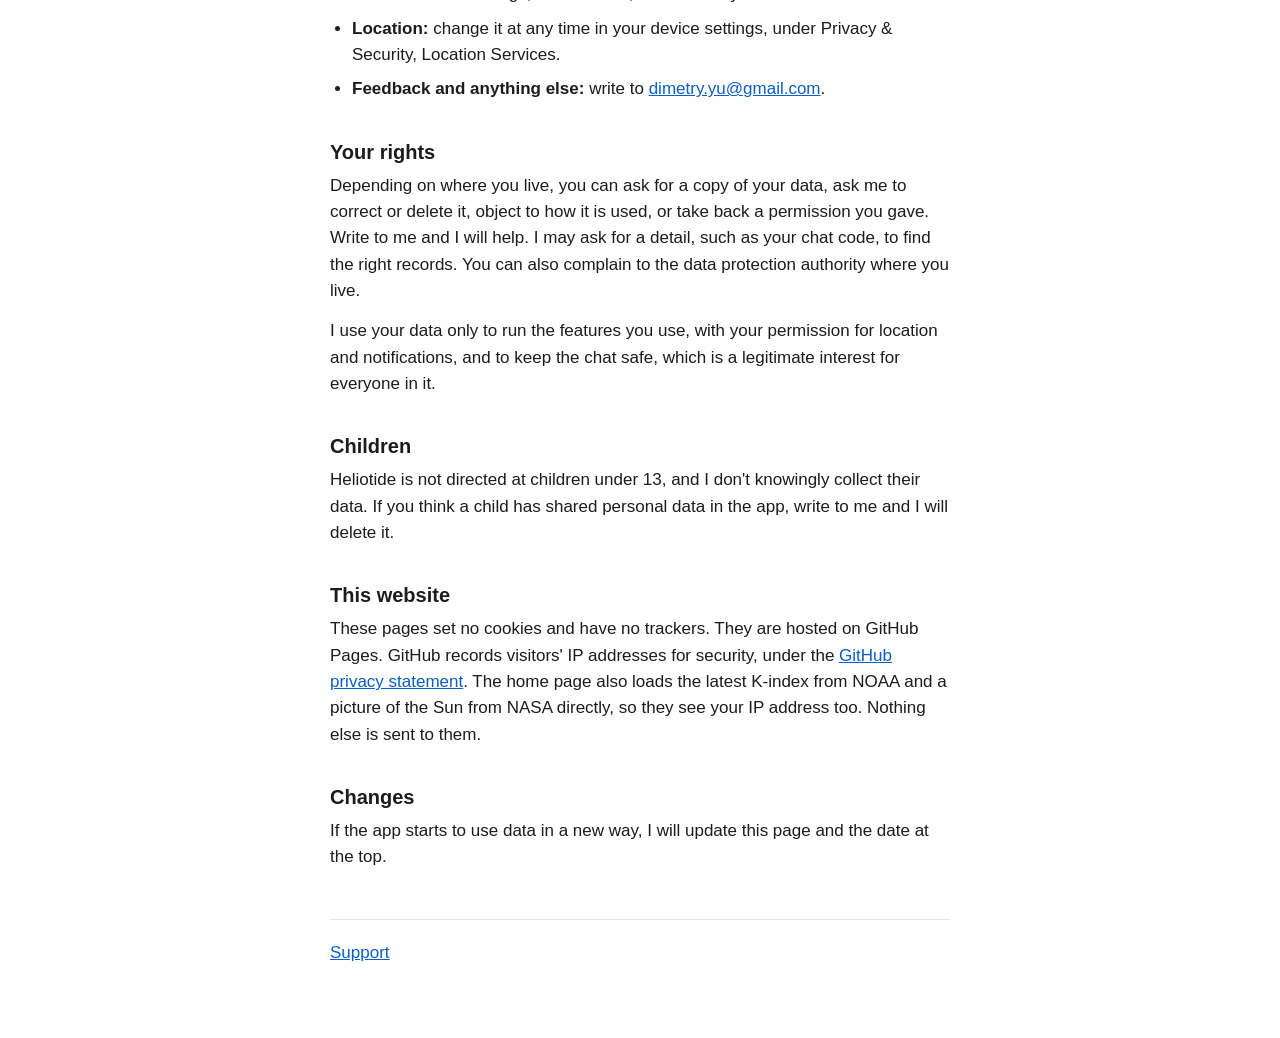
==== commit a447600a: "Privacy and Support: full name of the developer (Dima, 27.11) Co-Authored-By: Claude Opus 5.5 <norep" ====
--- a/privacy/index.html
+++ b/privacy/index.html
@@ -41,7 +41,7 @@
       <p>A few features do need some data to work. This page says what it is, where it goes and how to delete it.</p>
 
       <h2>Who is responsible</h2>
-      <p>Dima, the developer of Heliotide. For any question about your data, write to <a href="mailto:dimetry.yu@gmail.com">dimetry.yu@gmail.com</a>.</p>
+      <p>Dmytro Yushchenko, the developer of Heliotide. For any question about your data, write to <a href="mailto:dimetry.yu@gmail.com">dimetry.yu@gmail.com</a>.</p>
 
       <h2>Your location</h2>
       <p>The app asks for your location only while you are using it, and it asks your device for an approximate position. It uses it to show what is near you: the chance of aurora, earthquakes, fires and the weather. You can say no and choose a city instead. The app then uses that city in the same way.</p>
